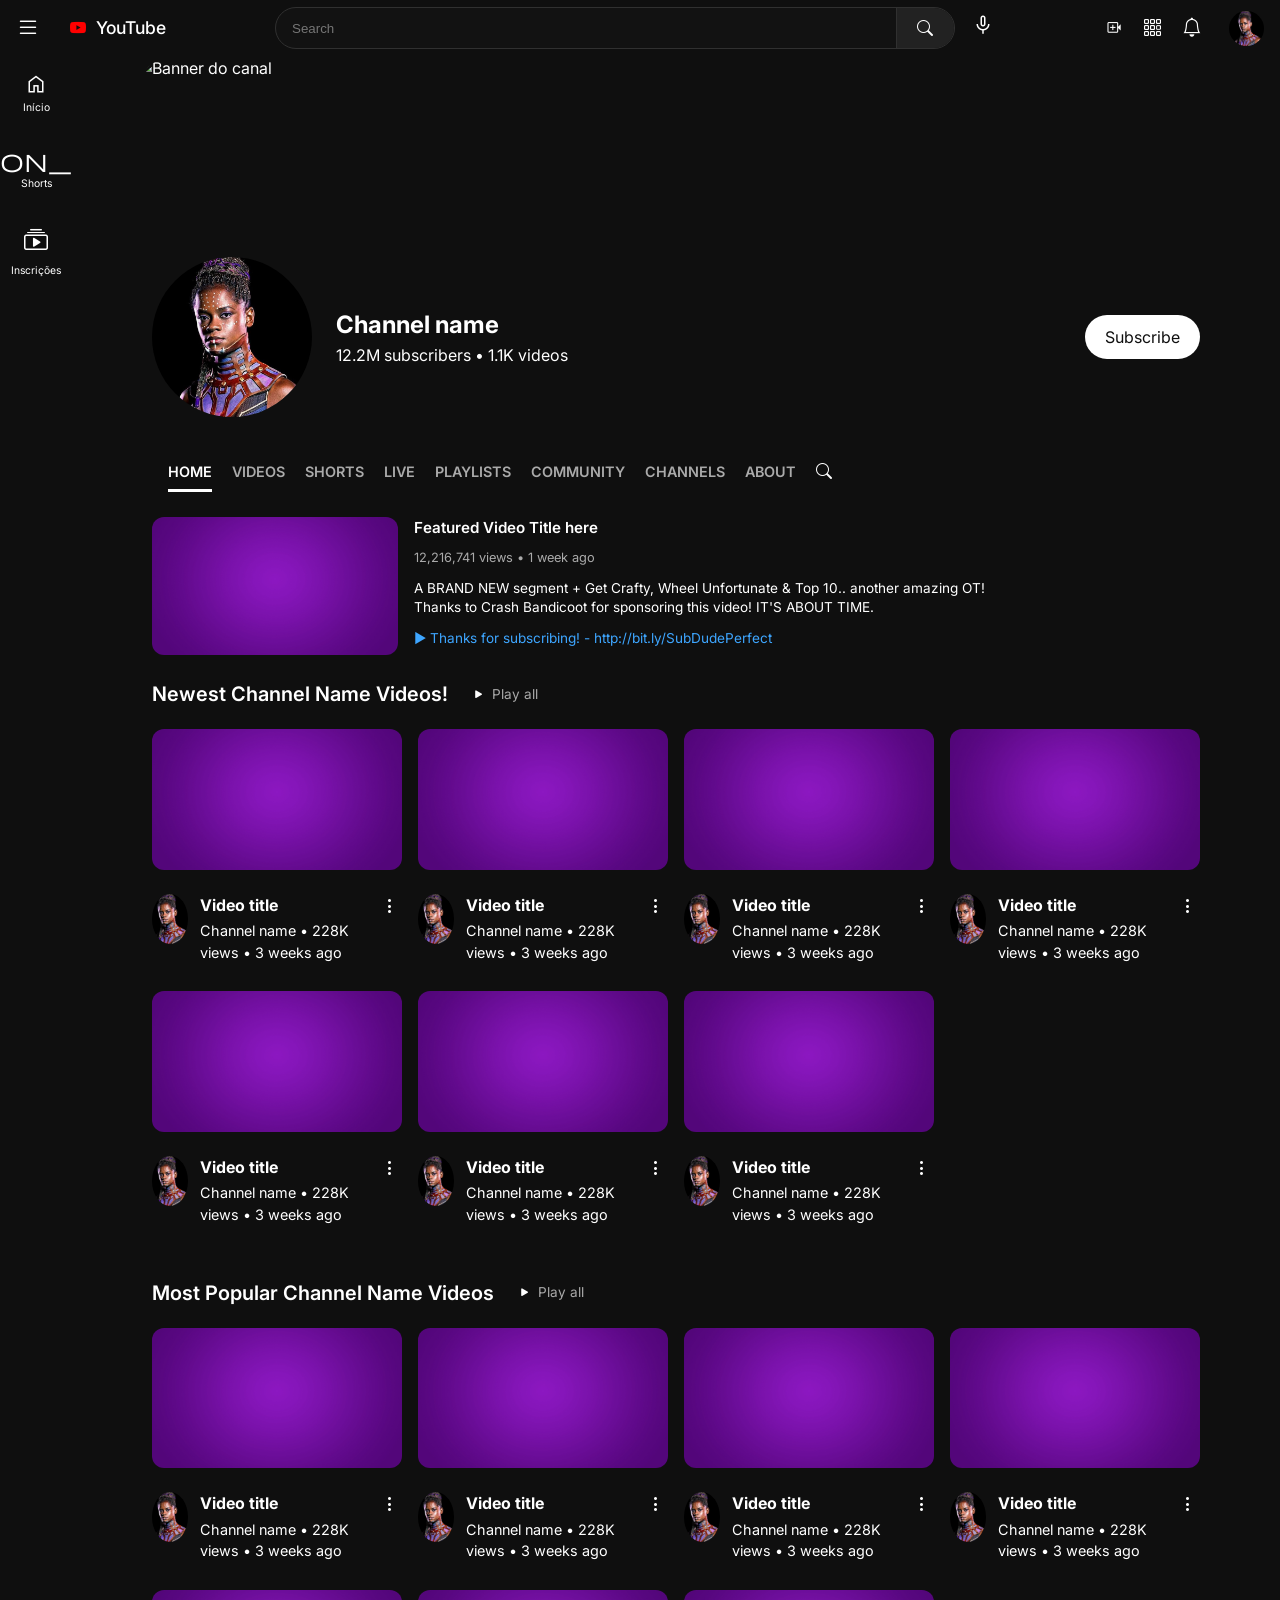
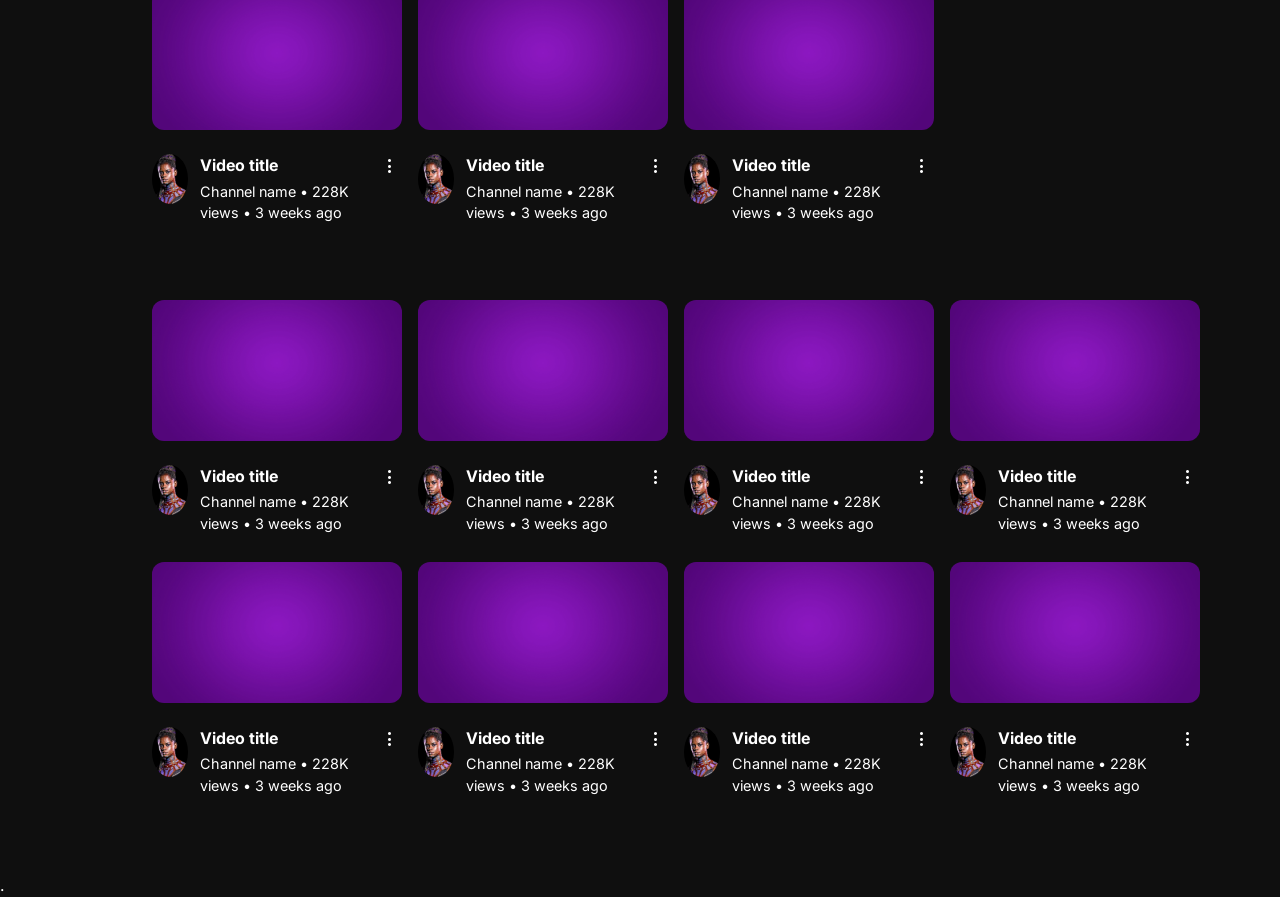
==== src/index.html @ b4866d8d "Ajustes Finais e criação dos arquivos Docker" ====
<!doctype html>
<html lang="pt-br">

<head>
  <meta charset="UTF-8" />
  <meta name="viewport" content="width=device-width, initial-scale=1.0" />

  <!-- ICONES -->
  <link rel="stylesheet" href="https://cdn.jsdelivr.net/npm/bootstrap-icons@1.13.1/font/bootstrap-icons.min.css" />
  <link rel="stylesheet"
    href="https://fonts.googleapis.com/css2?family=Material+Symbols+Outlined:opsz,wght,FILL,GRAD@24,400,0,0" />
  <link rel="stylesheet"
    href="https://cdnjs.cloudflare.com/ajax/libs/material-design-icons/4.0.0/font/MaterialIcons-Regular.ttf">
  <!-- FONTE -->
  <link rel="preconnect" href="https://fonts.googleapis.com" />
  <link rel="preconnect" href="https://fonts.gstatic.com" crossorigin />
  <link
    href="https://fonts.googleapis.com/css2?family=Inter:ital,opsz,wght@0,14..32,100..900;1,14..32,100..900&display=swap"
    rel="stylesheet" />

  <link rel="stylesheet" href="css/style.css" />

  <title>Youtube - Replicando Layout</title>
</head>

<body>
  <header>
    <div class="header-container">
      <div class="header-title mobile-only">
        <button type="button" aria-label="Voltar">
          <i class="bi bi-chevron-left"></i>
        </button>

        <h1>Channel name</h1>
      </div>

      <div class="header-title desktop-only">
        <button type="button" class="desktop-only menu-toggle" aria-label="Abrir menu">
          <i class="bi bi-list"></i>
        </button>
        <button type="button" aria-label="Youtube logo">
          <i class="bi bi-youtube"></i>
        </button>

        <h1>YouTube</h1>
      </div>

      <!--Barra de pesquisa do desktop-->
      <div class="header-search">
        <form action="">
          <input type="text" placeholder="Search" aria-label="Search" />
          <button type="submit" aria-label="Search">
            <i class="bi bi-search"></i>
          </button>
        </form>
        <button class="mic-search" aria-label="Search with your voice">
          <i class="material-symbols-outlined">mic</i>
        </button>
      </div>

      <!--Header-Actions-->
      <div class="header-actions">
        <button type="button" class="mobile-only" aria-label="Transmitir">
          <i class="material-symbols-outlined">cast</i>
        </button>
        <button type="button" class="mobile-only" aria-label="Pesquisar">
          <i class="bi bi-search"></i>
        </button>
        <button type="button" id="abrir-mdp" class="mobile-only" aria-label="Mais opções">
          <i class="bi bi-three-dots-vertical"></i>
        </button>

        <!--Botoes Desktop-->
        <button type="button" class="desktop-only" aria-label="Criar">
          <i class="material-symbols-outlined">video_call</i>
        </button>
        <button type="button" class="desktop-only" aria-label="Apps do YouTube">
          <i class="bi bi-grid-3x3-gap"></i>
        </button>
        <button type="button" class="desktop-only" aria-label="Notificações">
          <i class="bi bi-bell"></i>
        </button>
        <img src="imagens/avatar.jpeg" alt="Perfil" class="header-avatar desktop-only" />
      </div>
    </div>
  </header>

  <!--Menu Hamburguer Desktop-->
  <aside class="sidebar-desktop" id="sidebar">
    <nav class="sidebar-nav">
      <ul class="sidebar-section">
        <li class="active"><a href="#"><i class="material-symbols-outlined">home</i> <span>Início</span></a></li>
        <li><a href="#"><i class="material-symbols-outlined">motion_play</i> <span>Shorts</span></a></li>
        <li class="icon-inscricao"><a href="#"><i class="bi bi-collection-play"></i> <span>Inscrições</span></a></li>
      </ul>
      <hr>
      <div class="sidebar-section subscriptions">
        <h3 class="sidebar-title">Inscrições</h3>
        <ul>
          <li><a href="#"><img src="imagens/avatar.jpeg" class="side-avatar"> <span>DevClub</span> <span
                class="live-dot"></span></a></li>
          <li><a href="#"><img src="imagens/avatar.jpeg" class="side-avatar"> <span>DevClub</span> <span
                class="live-dot"></span></a></li>
          <li><a href="#"><img src="imagens/avatar.jpeg" class="side-avatar"> <span>DevClub</span> <span
                class="live-dot"></span></a></li>
          <li><a href="#"><img src="imagens/avatar.jpeg" class="side-avatar"> <span>DevClub</span> <span
                class="live-dot"></span></a></li>
          <li><a href="#"><img src="imagens/avatar.jpeg" class="side-avatar"> <span>DevClub</span> <span
                class="live-dot"></span></a></li>
          <li><a href="#"><img src="imagens/avatar.jpeg" class="side-avatar"> <span>DevClub</span> <span
                class="live-dot"></span></a></li>
          <li><a href="#"><img src="imagens/avatar.jpeg" class="side-avatar"> <span>DevClub</span> <span
                class="live-dot"></span></a></li>
          <li><a href="#"><img src="imagens/avatar.jpeg" class="side-avatar"> <span>DevClub</span> <span
                class="live-dot"></span></a></li>
          <li><a href="#"><img src="imagens/avatar.jpeg" class="side-avatar"> <span>DevClub</span> <span
                class="live-dot"></span></a></li>
          <li><a href="#"><img src="imagens/avatar.jpeg" class="side-avatar"> <span>DevClub</span> <span
                class="live-dot"></span></a></li>
          <li><a href="#"><i class="bi bi-chevron-down"></i> <span>Mostrar mais</span></a></li>
        </ul>
      </div>

      <div class="sidebar-section">
        <h3 class="sidebar-title">Você <i class="bi bi-chevron-right"></i></h3>
        <ul>
          <li><a href="#"><i class="bi bi-clock-history"></i> <span>Histórico</span></a></li>
          <li><a href="#"><i class="bi bi-play-btn"></i> <span>Seus vídeos</span></a></li>
          <li><a href="#"><i class="bi bi-clock"></i> <span>Assistir mais tarde</span></a></li>
        </ul>
      </div>
      <hr>

    </nav>
  </aside>

  <main>
    <section class="hero">
      <img src="imagens/portal.png" alt="Banner do canal" />
    </section>

    <div class="feed">
      <section class="perfil-info">
        <img src="imagens/avatar.jpeg" alt="Foto de perfil de Channel Name" class="avatar-grande" />

        <div class="perfil-textos">
          <h2>Channel name</h2>
          <div class="perfil-p">
            <p class="txt-mobile">
              Eleifend adipiscing quisque pellentesque lacus pellentesque
              aliquet lacus...
            </p>

            <p class="txt-desktop">12.2M subscribers • 1.1K videos</p>

            <button type="button" aria-label="Ver descrição completa">
              <i class="bi bi-chevron-right txt-mobile"></i>
            </button>
          </div>
        </div>

        <button type="button" id="botao-inscricao" class="btn-subscribe">Subscribe</button>
      </section>

      <nav class="nav-interna">
        <ul>
          <li><a class="active" href="#">HOME</a></li>
          <li><a href="#">VIDEOS</a></li>
          <li><a href="#">SHORTS</a></li>
          <li><a href="#">LIVE</a></li>
          <li><a href="#">PLAYLISTS</a></li>
          <li><a href="#">COMMUNITY</a></li>
          <li><a href="#">CHANNELS</a></li>
          <li><a href="#">ABOUT</a></li>
          <li><button type="submit" aria-label="Search">
              <i class="bi bi-search"></i>
            </button></li>
        </ul>
      </nav>

      <section class="featured-video-container desktop-only">
        <article class="featured-video">
          <div class="featured-thumbnail">
            <img src="imagens/foto.jpg" alt="Miniatura do vídeo em destaque">
          </div>

          <div class="featured-details">
            <h3>Featured Video Title here</h3>
            <p class="featured-meta">12,216,741 views • 1 week ago</p>
            <p class="featured-description">
              A BRAND NEW segment + Get Crafty, Wheel Unfortunate & Top 10.. another amazing OT!
              Thanks to Crash Bandicoot for sponsoring this video! IT'S ABOUT TIME.
            </p>
            <a href="#" class="featured-link">▶ Thanks for subscribing! - http://bit.ly/SubDudePerfect</a>
          </div>
        </article>
        <hr class="section-divider">
      </section>


      <section class="channel-section desktop-only">
        <div class="section-header">
          <h3>Newest Channel Name Videos!</h3>
          <button class="play-all desktop-only"><i class="bi bi-play-fill"></i> Play all</button>
        </div>

        <div class="video-grid">
          <article class="box-video">
            <img class="thumbnail" src="imagens/foto.jpg" alt="Capa" />
            <div class="video-details">
              <img class="perfil-canal-miniatura" src="imagens/avatar.jpeg" alt="" />
              <div class="video-text">
                <h4>Video title</h4>
                <p>Channel name • 228K views • 3 weeks ago</p>
              </div>
              <button type="button"><i class="bi bi-three-dots-vertical"></i></button>
            </div>
          </article>
          <article class="box-video">
            <img class="thumbnail" src="imagens/foto.jpg" alt="Capa" />
            <div class="video-details">
              <img class="perfil-canal-miniatura" src="imagens/avatar.jpeg" alt="" />
              <div class="video-text">
                <h4>Video title</h4>
                <p>Channel name • 228K views • 3 weeks ago</p>
              </div>
              <button type="button"><i class="bi bi-three-dots-vertical"></i></button>
            </div>
          </article>
          <article class="box-video">
            <img class="thumbnail" src="imagens/foto.jpg" alt="Capa" />
            <div class="video-details">
              <img class="perfil-canal-miniatura" src="imagens/avatar.jpeg" alt="" />
              <div class="video-text">
                <h4>Video title</h4>
                <p>Channel name • 228K views • 3 weeks ago</p>
              </div>
              <button type="button"><i class="bi bi-three-dots-vertical"></i></button>
            </div>
          </article>
          <article class="box-video">
            <img class="thumbnail" src="imagens/foto.jpg" alt="Capa" />
            <div class="video-details">
              <img class="perfil-canal-miniatura" src="imagens/avatar.jpeg" alt="" />
              <div class="video-text">
                <h4>Video title</h4>
                <p>Channel name • 228K views • 3 weeks ago</p>
              </div>
              <button type="button"><i class="bi bi-three-dots-vertical"></i></button>
            </div>
          </article>
          <article class="box-video">
            <img class="thumbnail" src="imagens/foto.jpg" alt="Capa" />
            <div class="video-details">
              <img class="perfil-canal-miniatura" src="imagens/avatar.jpeg" alt="" />
              <div class="video-text">
                <h4>Video title</h4>
                <p>Channel name • 228K views • 3 weeks ago</p>
              </div>
              <button type="button"><i class="bi bi-three-dots-vertical"></i></button>
            </div>
          </article>
          <article class="box-video">
            <img class="thumbnail" src="imagens/foto.jpg" alt="Capa" />
            <div class="video-details">
              <img class="perfil-canal-miniatura" src="imagens/avatar.jpeg" alt="" />
              <div class="video-text">
                <h4>Video title</h4>
                <p>Channel name • 228K views • 3 weeks ago</p>
              </div>
              <button type="button"><i class="bi bi-three-dots-vertical"></i></button>
            </div>
          </article>
          <article class="box-video">
            <img class="thumbnail" src="imagens/foto.jpg" alt="Capa" />
            <div class="video-details">
              <img class="perfil-canal-miniatura" src="imagens/avatar.jpeg" alt="" />
              <div class="video-text">
                <h4>Video title</h4>
                <p>Channel name • 228K views • 3 weeks ago</p>
              </div>
              <button type="button"><i class="bi bi-three-dots-vertical"></i></button>
            </div>
          </article>
        </div>
      </section>

      <section class="channel-section desktop-only">
        <div class="section-header">
          <h3>Most Popular Channel Name Videos</h3>
          <button class="play-all desktop-only"><i class="bi bi-play-fill"></i> Play all</button>
        </div>

        <div class="video-grid">
          <article class="box-video">
            <img class="thumbnail" src="imagens/foto.jpg" alt="Capa" />
            <div class="video-details">
              <img class="perfil-canal-miniatura" src="imagens/avatar.jpeg" alt="" />
              <div class="video-text">
                <h4>Video title</h4>
                <p>Channel name • 228K views • 3 weeks ago</p>
              </div>
              <button type="button"><i class="bi bi-three-dots-vertical"></i></button>
            </div>
          </article>
          <article class="box-video">
            <img class="thumbnail" src="imagens/foto.jpg" alt="Capa" />
            <div class="video-details">
              <img class="perfil-canal-miniatura" src="imagens/avatar.jpeg" alt="" />
              <div class="video-text">
                <h4>Video title</h4>
                <p>Channel name • 228K views • 3 weeks ago</p>
              </div>
              <button type="button"><i class="bi bi-three-dots-vertical"></i></button>
            </div>
          </article>
          <article class="box-video">
            <img class="thumbnail" src="imagens/foto.jpg" alt="Capa" />
            <div class="video-details">
              <img class="perfil-canal-miniatura" src="imagens/avatar.jpeg" alt="" />
              <div class="video-text">
                <h4>Video title</h4>
                <p>Channel name • 228K views • 3 weeks ago</p>
              </div>
              <button type="button"><i class="bi bi-three-dots-vertical"></i></button>
            </div>
          </article>
          <article class="box-video">
            <img class="thumbnail" src="imagens/foto.jpg" alt="Capa" />
            <div class="video-details">
              <img class="perfil-canal-miniatura" src="imagens/avatar.jpeg" alt="" />
              <div class="video-text">
                <h4>Video title</h4>
                <p>Channel name • 228K views • 3 weeks ago</p>
              </div>
              <button type="button"><i class="bi bi-three-dots-vertical"></i></button>
            </div>
          </article>
          <article class="box-video">
            <img class="thumbnail" src="imagens/foto.jpg" alt="Capa" />
            <div class="video-details">
              <img class="perfil-canal-miniatura" src="imagens/avatar.jpeg" alt="" />
              <div class="video-text">
                <h4>Video title</h4>
                <p>Channel name • 228K views • 3 weeks ago</p>
              </div>
              <button type="button"><i class="bi bi-three-dots-vertical"></i></button>
            </div>
          </article>
          <article class="box-video">
            <img class="thumbnail" src="imagens/foto.jpg" alt="Capa" />
            <div class="video-details">
              <img class="perfil-canal-miniatura" src="imagens/avatar.jpeg" alt="" />
              <div class="video-text">
                <h4>Video title</h4>
                <p>Channel name • 228K views • 3 weeks ago</p>
              </div>
              <button type="button"><i class="bi bi-three-dots-vertical"></i></button>
            </div>
          </article>
          <article class="box-video">
            <img class="thumbnail" src="imagens/foto.jpg" alt="Capa" />
            <div class="video-details">
              <img class="perfil-canal-miniatura" src="imagens/avatar.jpeg" alt="" />
              <div class="video-text">
                <h4>Video title</h4>
                <p>Channel name • 228K views • 3 weeks ago</p>
              </div>
              <button type="button"><i class="bi bi-three-dots-vertical"></i></button>
            </div>
          </article>
        </div>
      </section>

      <section class="video-feed">
        <article class="box-video">
          <img class="thumbnail" src="imagens/foto.jpg" alt="Capa do vídeo" />
          <div class="video-details">
            <img class="perfil-canal-miniatura" src="imagens/avatar.jpeg" alt="" />
            <div class="video-text">
              <h4>Video title</h4>
              <p>Channel name • 228K views • 3 weeks ago</p>
            </div>
            <button type="button" aria-label="Opções do vídeo">
              <i class="bi bi-three-dots-vertical"></i>
            </button>
          </div>
        </article>

        <article class="box-video">
          <img class="thumbnail" src="imagens/foto.jpg" alt="Capa do vídeo" />
          <div class="video-details">
            <img class="perfil-canal-miniatura" src="imagens/avatar.jpeg" alt="" />
            <div class="video-text">
              <h4>Video title</h4>
              <p>Channel name • 228K views • 3 weeks ago</p>
            </div>
            <button type="button" aria-label="Opções do vídeo">
              <i class="bi bi-three-dots-vertical"></i>
            </button>
          </div>
        </article>

        <article class="box-video">
          <img class="thumbnail" src="imagens/foto.jpg" alt="Capa do vídeo" />
          <div class="video-details">
            <img class="perfil-canal-miniatura" src="imagens/avatar.jpeg" alt="" />
            <div class="video-text">
              <h4>Video title</h4>
              <p>Channel name • 228K views • 3 weeks ago</p>
            </div>
            <button type="button" aria-label="Opções do vídeo">
              <i class="bi bi-three-dots-vertical"></i>
            </button>
          </div>
        </article>

        <article class="box-video">
          <img class="thumbnail" src="imagens/foto.jpg" alt="Capa do vídeo" />
          <div class="video-details">
            <img class="perfil-canal-miniatura" src="imagens/avatar.jpeg" alt="" />
            <div class="video-text">
              <h4>Video title</h4>
              <p>Channel name • 228K views • 3 weeks ago</p>
            </div>
            <button type="button" aria-label="Opções do vídeo">
              <i class="bi bi-three-dots-vertical"></i>
            </button>
          </div>
        </article>

        <article class="box-video">
          <img class="thumbnail" src="imagens/foto.jpg" alt="Capa do vídeo" />
          <div class="video-details">
            <img class="perfil-canal-miniatura" src="imagens/avatar.jpeg" alt="" />
            <div class="video-text">
              <h4>Video title</h4>
              <p>Channel name • 228K views • 3 weeks ago</p>
            </div>
            <button type="button" aria-label="Opções do vídeo">
              <i class="bi bi-three-dots-vertical"></i>
            </button>
          </div>
        </article>

        <article class="box-video">
          <img class="thumbnail" src="imagens/foto.jpg" alt="Capa do vídeo" />
          <div class="video-details">
            <img class="perfil-canal-miniatura" src="imagens/avatar.jpeg" alt="" />
            <div class="video-text">
              <h4>Video title</h4>
              <p>Channel name • 228K views • 3 weeks ago</p>
            </div>
            <button type="button" aria-label="Opções do vídeo">
              <i class="bi bi-three-dots-vertical"></i>
            </button>
          </div>
        </article>

        <article class="box-video">
          <img class="thumbnail" src="imagens/foto.jpg" alt="Capa do vídeo" />
          <div class="video-details">
            <img class="perfil-canal-miniatura" src="imagens/avatar.jpeg" alt="" />
            <div class="video-text">
              <h4>Video title</h4>
              <p>Channel name • 228K views • 3 weeks ago</p>
            </div>
            <button type="button" aria-label="Opções do vídeo">
              <i class="bi bi-three-dots-vertical"></i>
            </button>
          </div>
        </article>

        <article class="box-video">
          <img class="thumbnail" src="imagens/foto.jpg" alt="Capa do vídeo" />
          <div class="video-details">
            <img class="perfil-canal-miniatura" src="imagens/avatar.jpeg" alt="" />
            <div class="video-text">
              <h4>Video title</h4>
              <p>Channel name • 228K views • 3 weeks ago</p>
            </div>
            <button type="button" aria-label="Opções do vídeo">
              <i class="bi bi-three-dots-vertical"></i>
            </button>
          </div>
        </article>
      </section>
    </div>
  </main>

  <footer class="footer-box">
    <div class="btn-footer-box">
      <button type="button" class="botoes-f" aria-label="button home">
        <i class="material-symbols-outlined"> home </i>
        <p>Home</p>
      </button>

      <button type="button" class="botoes-f" aria-label="button Shorts">
        <i class="material-symbols-outlined"> motion_play </i>
        <p>Shorts</p>
      </button>

      <button type="button" class="btn-plus" aria-label="button Criar">
        <i class="bi bi-plus-circle"></i>
      </button>

      <button type="button" class="botoes-f" aria-label="button subscribe">
        <i class="bi bi-collection-play-fill"></i>
        <p>Subscriptions</p>
      </button>

      <button type="button" class="botoes-f" aria-label="buttom home">
        <i class="material-symbols-outlined"> video_library </i>
        <p>Libary</p>
      </button>
    </div>
  </footer>
  <!--Modal 3 pontinhos-->
  <div id="modal-pontinhos" class="pontinhos-aberto">
    <div class="pontinhos-content">
      <span class="modal-handle"></span>
      <button class="pontinhos-item" id="share">
        <i class="bi bi-share"></i>
        <span>Share</span>
      </button>
      <button class="pontinhos-item" id="info">
        <i class="bi bi-info-circle"></i>
        <span> About channel</span>
      </button>
      <button class="pontinhos-item" id="ban">
        <i class="bi bi-ban"></i>
        <span> Hide user from my channel</span>
      </button>
      <button class="pontinhos-item" id="question">
        <i class="bi bi-question-circle"></i>
        <span> Help & feedback</span>
      </button>
    </div>
  </div>
  <script src="js/script.js" defer></script>.
</body>

</html>
---- src/css/style.css ----
:root {
  --bg-dark: #0f0f0f;
  --text-white: #ffffff;
  --gray-text: #aaaaaa;
}

:root {
  --font-main: "Inter", sans-serif;
}

* {
  margin: 0;
  padding: 0;
  box-sizing: border-box;
}

body {
  min-height: 100vh;
  line-height: 1.5;
  -webkit-font-smoothing: antialiased;
}

body {
  font-family: var(--font-main);
  /* suavização da fonte*/
  -webkit-font-smoothing: antialiased;
  -moz-osx-font-smoothing: grayscale;
}

body {
  background-color: var(--bg-dark);
  color: var(--text-white);
  font-family: Roboto, inter, sans-serif;
  padding-bottom: 70px;
  /* espaço pro footer*/
}

img {
  display: block;
  max-width: 100%;
}

button {
  background: none;
  border: none;
  cursor: pointer;
  font: inherit;
}

a {
  text-decoration: none;
  color: inherit;
}

ul {
  list-style: none;
}

button i {
  color: var(--text-white);
}

/*Barra de rolagem do Site*/
::-webkit-scrollbar {
  width: 10px;
}

::-webkit-scrollbar-track {
  background: transparent;
}

::-webkit-scrollbar-thumb {
  background-color: transparent;
  border-radius: 10px;
}

::-webkit-scrollbar-thumb:hover {
  background-color: #717171;
  /* Cor do thumb ao passar o mouse */
  border: 2px solid var(--bg-dark);
  /* Cria um respiro interno */
}


.header-container {
  display: flex;
  align-items: center;
  justify-content: space-between;
  background-color: var(--bg-dark);
  padding: 10px 16px;
  height: 56px;
  position: fixed;
  top: 0;
  width: 100%;
  z-index: 100;
}

.header-title {
  display: flex;
  align-items: center;
  gap: 10px;
}

.bi-youtube {
  margin-left: 20px;
  color: red;
}

.header-actions {
  display: flex;
  align-items: center;
  gap: 16px;
  line-height: 0;
}

.header-actions i {
  font-size: 1.2rem;
  display: flex;
  align-items: center;
  justify-content: center;
}

h1 {
  font-size: 1.1rem;
  font-weight: 500;
}

.hero {
  margin-top: 56px;
  width: 100%;
  aspect-ratio: 3 / 1;
}

.hero img {
  width: 100%;
  height: 100%;
  object-position: center;
  object-fit: cover;
}

.perfil-info {
  padding: 10px;
  display: grid;
  grid-template-columns: 1fr;
  column-gap: 1rem;
  justify-content: center;
  align-items: center;
  text-align: center;
  gap: 12px;

  grid-template-areas:
    "avatar"
    "textos"
    "botao";
}

.perfil-info img {
  margin-top: -25px;
  width: 50px;
  height: 50px;
  border-radius: 50%;
  justify-self: center;
  object-fit: cover;
}

.perfil-textos {
  grid-area: textos;
}

.btn-subscribe {
  grid-area: botao;
  background-color: var(--text-white);
  padding: 10px;
  border-radius: 50px;
  color: var(--bg-dark);
  width: 100%;
  margin-top: 20px;
}

.perfil-p button {
  grid-area: seta;
  display: flex;
}

.perfil-p {
  display: flex;
  align-items: center;
  justify-content: center;
  gap: 8px;
}

.nav-interna ul {
  display: flex;
  align-items: center;
  gap: 20px;
  padding: 10px 16px;
  overflow-x: auto;
  white-space: nowrap;
}

.nav-interna ul::-webkit-scrollbar {
  /* remove a barrinha de rolagem da nav */
  display: none;
}

.nav-interna li a {
  font-size: 0.85rem;
  font-weight: 600;
  font-size: 0.9rem;
  color: var(--gray-text);
}

.nav-interna ul li a.active {
  color: var(--text-white);
  border-bottom: 3px solid var(--text-white);
  padding-bottom: 9px;
}

.perfil-canal-miniatura {
  width: 50px;
  height: 50px;
  border-radius: 50%;
  object-fit: cover;
}

.footer-box {
  background-color: var(--bg-dark);
  bottom: 0;
  left: 0;
  width: 100%;
  position: fixed;
  border-top: 1px solid #272727;
  z-index: 100;
  padding: 3px;
  color: var(--text-white);
}

.btn-footer-box {
  display: flex;
  justify-content: space-around;
  gap: 16px;
  align-items: center;
  color: var(--text-white);
  line-height: 0;
  height: 56px;
}

.botoes-f {
  display: flex;
  flex-direction: column;
  align-items: center;
  gap: 4px;
  font-size: 0.6rem;
}

.botoes-f i,
.botoes-f .material-symbols-outlined {
  font-size: 1.5rem;
  display: flex;
  align-items: center;
  justify-content: center;
  width: 24px;
  height: 24px;
}

.btn-footer-box p {
  color: var(--text-white);
  margin: 0;
}

.btn-plus {
  display: flex;
  align-items: center;
  justify-content: center;
  font-size: 2.2rem;
}

.material-symbols-outlined {
  /* Ajusta a espessura do traço (wght) para combinar com o Bootstrap */
  font-variation-settings: "wght" 300;
}

.video-feed {
  padding: 16px;
}

.video-feed {
  display: grid;
  /* Cria colunas automaticamente com base no espaço disponível */
  grid-template-columns: repeat(auto-fill, minmax(280px, 1fr));
  gap: 16px;

}

.video-details {
  display: grid;
  grid-template-columns: 36px 1fr 24px;

  grid-template-areas: "foto info opcoes";

  gap: 12px;

  align-items: start;
  /* Alinha pelo topo para o título ficar no lugar certo */
  padding: 12px 0;
}

.perfil-canal-miniatura {
  grid-area: foto;
}

.video-text {
  grid-area: info;
}

.video-details button {
  grid-area: opcoes;
}

.box-video {
  width: 100%;
  display: flex;
  flex-direction: column;
}

.thumbnail {
  width: 100%;
  aspect-ratio: 16 / 9;
  /* Proporção padrão de vídeo */
  object-fit: cover;
  border-radius: 12px;
  margin-bottom: 12px;
}

.channel-section {
  width: 100%;
  margin-bottom: 24px;
}

.section-header {
  display: flex;
  justify-content: flex-start;
  align-items: center;
  gap: 15px;
  padding: 0;
  /* Respiro para não colar na borda do celular */
  margin-bottom: 12px;
}

.video-grid {
  display: flex;
  flex-direction: column;
  gap: 8px;
}

.txt-desktop {
  display: none;
}

.header-search {
  display: none;
}

.desktop-only {
  display: none;
}

.sidebar-desktop {
  display: none;
}

/*Modal dos 3 pontinhos*/
.pontinhos-aberto {
  z-index: 100;
  display: flex;
  flex-direction: column;
  top: 0;
  left: 0;
  width: 100%;
  background-color: rgba(0, 0, 0, 0.5);
  position: fixed;
  height: 100vh;
  justify-content: flex-end;
  display: none;
}

.pontinhos-content {
  display: flex;
  flex-direction: column;
  background-color: var(--bg-dark);
  border-radius: 15px;
  padding: 10px;
  margin: 10px;
  /* Isso cria o respiro em todos os lados (amarelo na sua imagem) */
  width: auto;
  flex-shrink: 0;
  /*para não esticar além da margem */

}

.pontinhos-item {
  padding: 10px;
  gap: 10px;
  display: flex;
  align-items: center;
  color: var(--text-white);
  text-align: left;
  font-size: 1.3rem;
}

.modal-handle {
  width: 40px;
  height: 4px;
  background-color: #555;
  border-radius: 10px;
  align-self: center;
  margin-bottom: 15px;
  /* Espaço entre ela e o primeiro botão */
  margin-top: 5px;
}

.pontinhos-aberto.active {
  display: flex;
  /* Mostra o modal quando tiver a classe 'active' */
}

@media (min-width: 1024px) {
  body {
    padding-bottom: 0;
    /* Remove o espaço extra no desktop */
  }

  main {
    margin-left: 72px;
    padding: 0 5% 40px 5%;
    /* Adiciona margens laterais flexíveis (5%) */
    transition: margin-left 0.3s;
    display: flex;
    flex-direction: column;
    align-items: center;
    /* Centraliza os blocos internos se necessário */
  }

  .header-search {
    display: flex;
    align-items: center;
    gap: 16px;
    flex: 0 1 720px;
  }

  .header-search form {
    display: flex;
    width: 100%;
    border: 1px solid #303030;
    border-radius: 40px;
    overflow: hidden;
    background-color: #121212;
  }

  .header-search input {
    background-color: transparent;
    color: var(--text-white);
    border: none;
    padding: 0 16px;
    width: 100%;
    height: 40px;
    outline: none;
  }

  .header-search form button {
    background-color: #222222;
    width: 64px;
    border-left: 1px solid #303030;
  }

  /* Escondemos o ícone de pesquisa solto que era do mobile */
  .header-actions .bi-search {
    display: none;
  }

  .header-avatar {
    width: 35px;
    height: 35px;
    border-radius: 50%;
    margin-left: 8px;
    cursor: pointer;
    object-fit: cover;
  }

  .header-actions {
    gap: 20px;
  }

  .mobile-only {
    display: none;
  }

  .hero {
    margin-top: 56px;
    width: 100%;
    aspect-ratio: 16 / 2.5;
    max-height: 200px;
    /* para não crescer infinitamente */
    overflow: hidden;
  }

  .hero img {
    width: 100%;
    height: 100%;
    object-fit: cover;
    object-position: center;
    border-radius: 40px;
  }

  .desktop-only {
    display: flex !important;
    /* Mostra câmera, sino e grade */
    align-items: center;
  }

  .footer-box {
    display: none;
    /* Remove o footer mobile */
  }

  .txt-mobile {
    display: none;
  }

  .txt-desktop {
    display: block;
  }

  /*Sidebar Desktop*/

  .menu-toggle {
    display: flex !important;
    font-size: 1.5rem;
  }

  .sidebar-desktop {
    display: block;
    position: fixed;
    top: 56px;
    left: 0;
    width: 72px;
    /* Largura da primeira foto */
    height: calc(100vh - 56px);
    background-color: var(--bg-dark);
    transition: width 0.2s ease;
    z-index: 90;
  }

  /* Estilo dos Links no modo compacto */
  .sidebar-desktop ul li a {
    display: flex;
    flex-direction: column;
    /* Ícone em cima do texto */
    align-items: center;
    padding: 16px 0;
    gap: 4px;
  }

  .sidebar-desktop ul li a i,
  .sidebar-desktop ul li a .material-symbols-outlined {
    font-size: 1.5rem;
    /* Ícone maior */
  }

  /* TEXTOS NO ESTADO ENCOLHIDO */
  .sidebar-desktop ul li a span {
    font-size: 0.65rem;

  }

  /* ESTADO EXPANDIDO (Ativado pelo JS) */
  body.sidebar-expanded .sidebar-desktop {
    width: 240px;
    /* Largura da imagem 2 e 3 */
  }

  body.sidebar-expanded .sidebar-desktop ul li a {
    flex-direction: row;
    align-items: center;
    padding: 0 24px;
    height: 40px;
    gap: 24px;
    justify-content: flex-start;
  }

  .sidebar-desktop ul li a:hover {
    background-color: #272727;
    border-radius: 10px;
  }

  body.sidebar-expanded .sidebar-desktop ul li a span {
    font-size: 0.9rem;
    /* Texto volta ao tamanho normal */
    text-align: left;
  }

  /* Controle de visibilidade dos títulos e HR */
  .sidebar-title,
  .sidebar-desktop hr {
    display: none;
  }

  body.sidebar-expanded .sidebar-title,
  body.sidebar-expanded .sidebar-desktop hr {
    display: block;
  }

  body.sidebar-expanded main {
    margin-left: 240px;
    /* Espaço total expandido */
  }

  .sidebar-expanded .icon-inscricao {
    display: none;
  }

  .sidebar-desktop hr {
    border: none;
    border-top: 1px solid #303030;
    margin: 12px 0;
  }

  /* Estilos Gerais da Sidebar Desktop */
  .sidebar-desktop {
    width: 72px;
    height: calc(100vh - 56px);
    position: fixed;
    top: 56px;
    left: 0;

    overflow-y: auto;
    overflow-x: hidden;

    transition: width 0.3s ease;
  }

  /* Títulos das seções (Escondidos no modo encolhido) */
  .sidebar-title {
    color: var(--text-white);
    font-size: 0.9rem;
    padding: 12px 24px 8px;
    font-weight: 600;
  }

  /* Avatares dos canais inscritos */
  .side-avatar {
    width: 24px;
    height: 24px;
    border-radius: 50%;
    object-fit: cover;
  }

  /*Barra de rolagem personalizada para a sidebar */
  .sidebar-desktop::-webkit-scrollbar {
    width: 8px;
  }

  .sidebar-desktop::-webkit-scrollbar-track {
    background: transparent;
  }

  .sidebar-desktop::-webkit-scrollbar-thumb {
    background-color: transparent;
    border-radius: 10px;
  }

  .sidebar-desktop:hover::-webkit-scrollbar-thumb {
    background-color: #717171;
    /* Cor do thumb ao passar o mouse */
    border: 2px solid var(--bg-dark);
    /* Cria um respiro interno */
  }

  /* 5. Quando clicamos e arrastamos a barra */
  .sidebar-desktop::-webkit-scrollbar-thumb:hover {
    background-color: #aaa;
  }


  /* Indicador de Live (pontinho vermelho) */
  .live-dot {
    width: 4px;
    height: 4px;
    background-color: #ff0000;
    border-radius: 50%;
    margin-left: auto;
  }

  body:not(.sidebar-expanded) .sidebar-title,
  body:not(.sidebar-expanded) .sidebar-desktop hr {
    display: none;
  }

  body:not(.sidebar-expanded) .sidebar-section:not(:first-child) {
    display: none;
  }

  .nav-interna {
    width: 100%;
  }

  .feed {
    width: 100%;
    max-width: 1284px;
    margin: 0 auto;
    display: flex;
    flex-direction: column;
    padding: 0 16px;
    /* Respiro lateral interno */
  }

  .perfil-info {
    display: grid;
    grid-template-columns: 160px 1fr auto;
    grid-template-areas: "avatar textos botao";

    /* Resetando alinhamentos do mobile */
    justify-items: start;
    text-align: left;
    gap: 24px;

    width: 100%;
    gap: 24px;
    padding: 32px 0;
    align-items: center;
    text-align: left;

  }

  .btn-subscribe {
    grid-area: botao;
    width: auto;
    padding: 10px 20px;
    margin-top: 0;
    align-self: center;
  }

  .perfil-info img {
    grid-area: avatar;
    margin-top: 0;
    width: 160px;
    height: 160px;
  }

  .perfil-p {
    justify-content: start;
  }

  .perfil-textos {
    grid-area: textos;
    display: flex;
    flex-direction: column;
    align-items: flex-start;
    /* Alinha os textos à esquerda */
    justify-content: center;
  }

  /* Container Do Video destaque  */
  .featured-video-container {
    width: 100%;
    padding: 24px 0;
  }

  .featured-video {
    display: grid;
    grid-template-columns: 246px 1fr;
    gap: 16px;
    align-items: start;

  }

  .featured-thumbnail img {
    width: 246px;
    aspect-ratio: 16 / 9;
    object-fit: cover;
    border-radius: 12px;
  }

  .featured-thumbnail img {
    width: 246px;
    aspect-ratio: 16 / 9;
    object-fit: cover;
    border-radius: 12px;
  }

  .featured-details h3 {
    font-size: 0.95rem;
    font-weight: 600;
    margin-bottom: 8px;
    color: var(--text-white);
  }

  .featured-meta {
    font-size: 0.8rem;
    color: var(--gray-text);
    margin-bottom: 12px;
  }

  .featured-description {
    max-width: 600px;
    font-size: 0.85rem;
    line-height: 1.4;
    color: var(--text-white);
    /* Limita a descrição a 3 linhas */
    display: -webkit-box;
    -webkit-line-clamp: 3;
    -webkit-box-orient: vertical;
    overflow: hidden;
    margin-bottom: 8px;
  }

  .featured-link {
    font-size: 0.85rem;
    color: #3ea6ff;
    /* Azul clássico de links do YouTube */
  }

  .section-divider {
    border: none;
    border-top: 1px solid #303030;
    margin-top: 24px;
  }

  .video-feed {
    width: 100%;
    max-width: 1280px;
    /* Evita que os vídeos fiquem gigantes em telas maiores*/
    display: grid;
    grid-template-columns: repeat(auto-fill, minmax(250px, 1fr));
    gap: 16px;
    padding: 24px 0;
    /* Espaçamento superior e inferior */
  }

  .video-text h4 {
    font-size: 1rem;
    line-height: 1.4;
    margin-bottom: 4px;
  }

  .video-text p {
    font-size: 0.9rem;
  }

  .channel-section {
    width: 100%;
    margin-bottom: 40px;
    /* Espaço entre as seções */
  }

  .channel-section.desktop-only {
    display: block !important;
    /* Mudamos de flex para block para manter o fluxo vertical */
    width: 100%;
    max-width: 1284px;
    /* Mesma largura que você definiu para o seu .feed */
    margin: 0 auto 40px auto;
    /* Centraliza a seção e dá o respiro de baixo */
  }


  .section-header {
    display: flex;
    align-items: center;
    gap: 16px;
    margin-bottom: 20px;
    padding-left: 0;
  }

  .section-header h3 {
    font-size: 1.25rem;
    font-weight: 600;
    color: var(--text-white);
  }

  .play-all {
    display: flex;
    align-items: center;
    gap: 6px;
    font-size: 0.85rem;
    color: var(--gray-text);
    /* Cor cinza discreta igual ao original */
    background: none;
    padding: 4px 8px;
    border-radius: 18px;
    transition: background 0.2s;
  }

  .play-all:hover {
    background-color: #272727;
    /* Efeito de hover do YouTube */
  }


  .video-grid {
    display: grid;
    grid-template-columns: repeat(auto-fill, minmax(210px, 1fr));
    /* Um pouco menores para caberem mais */
    gap: 16px;
  }

}
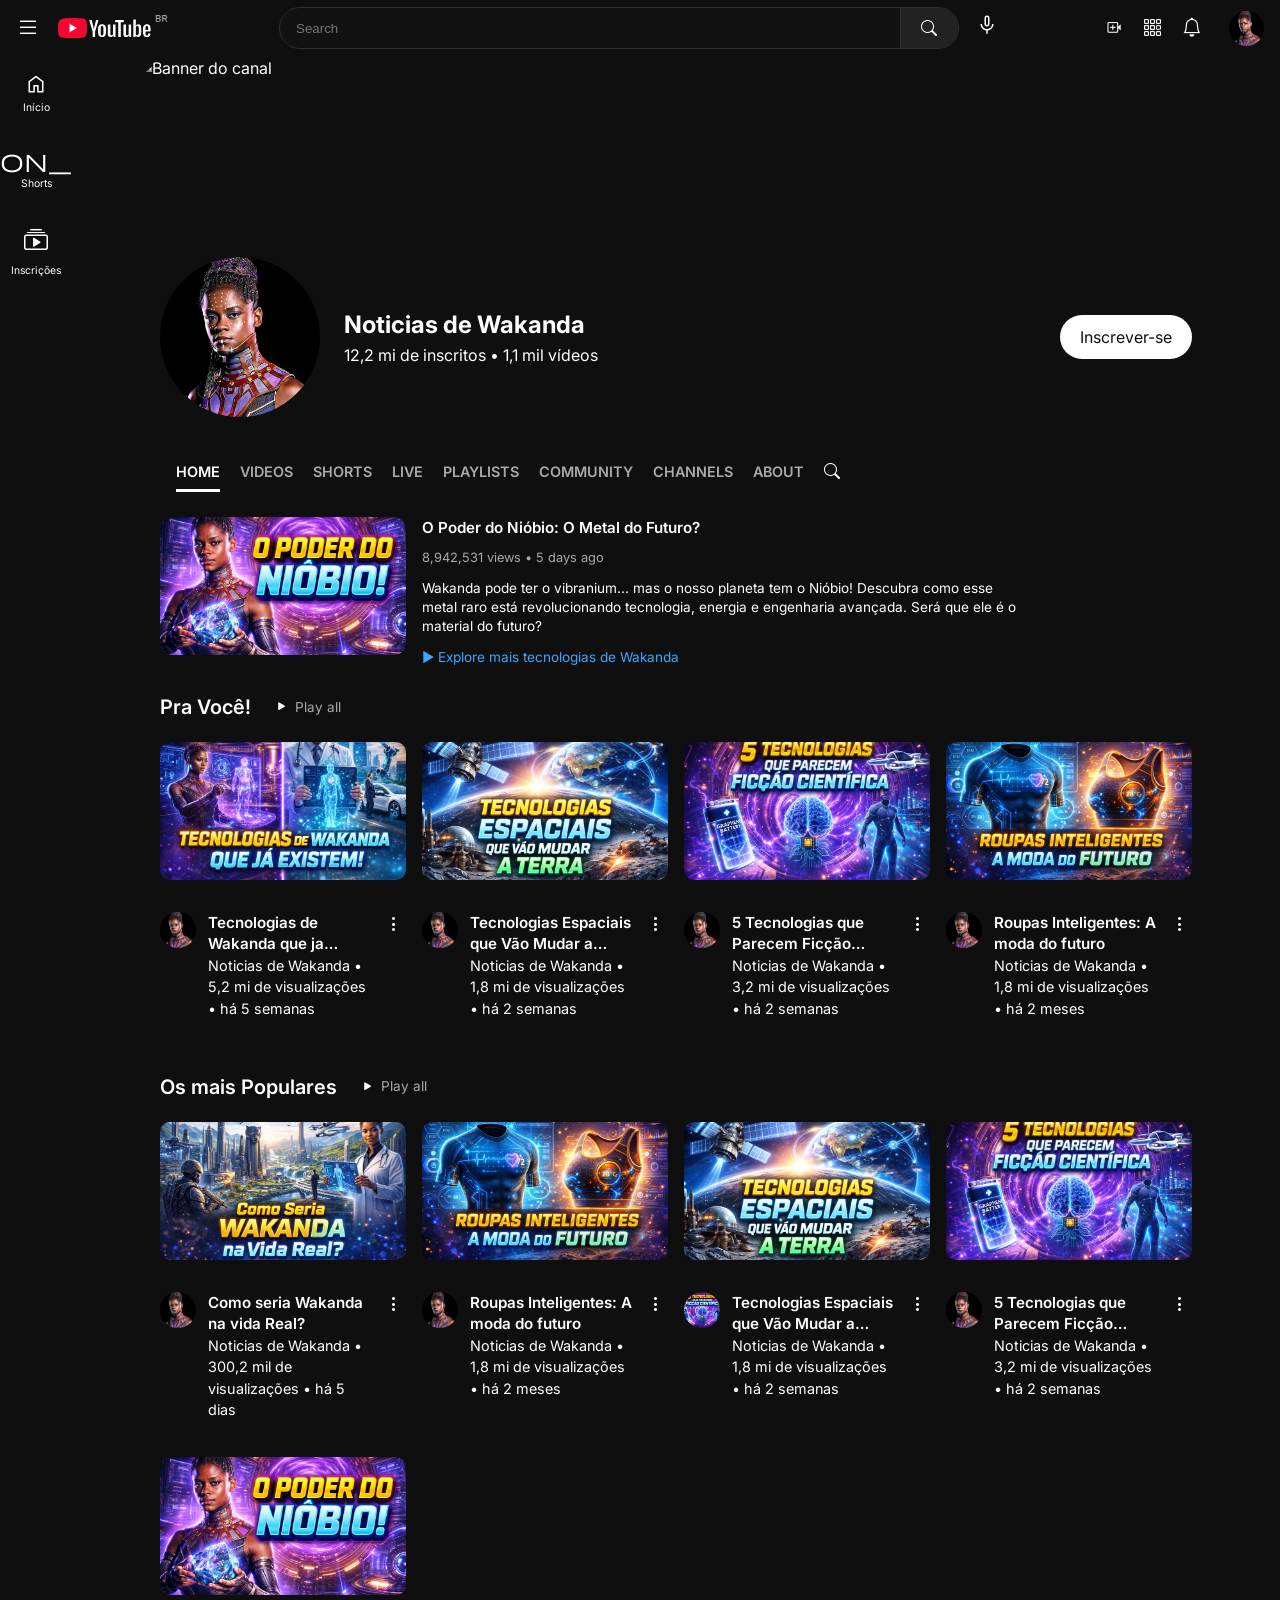
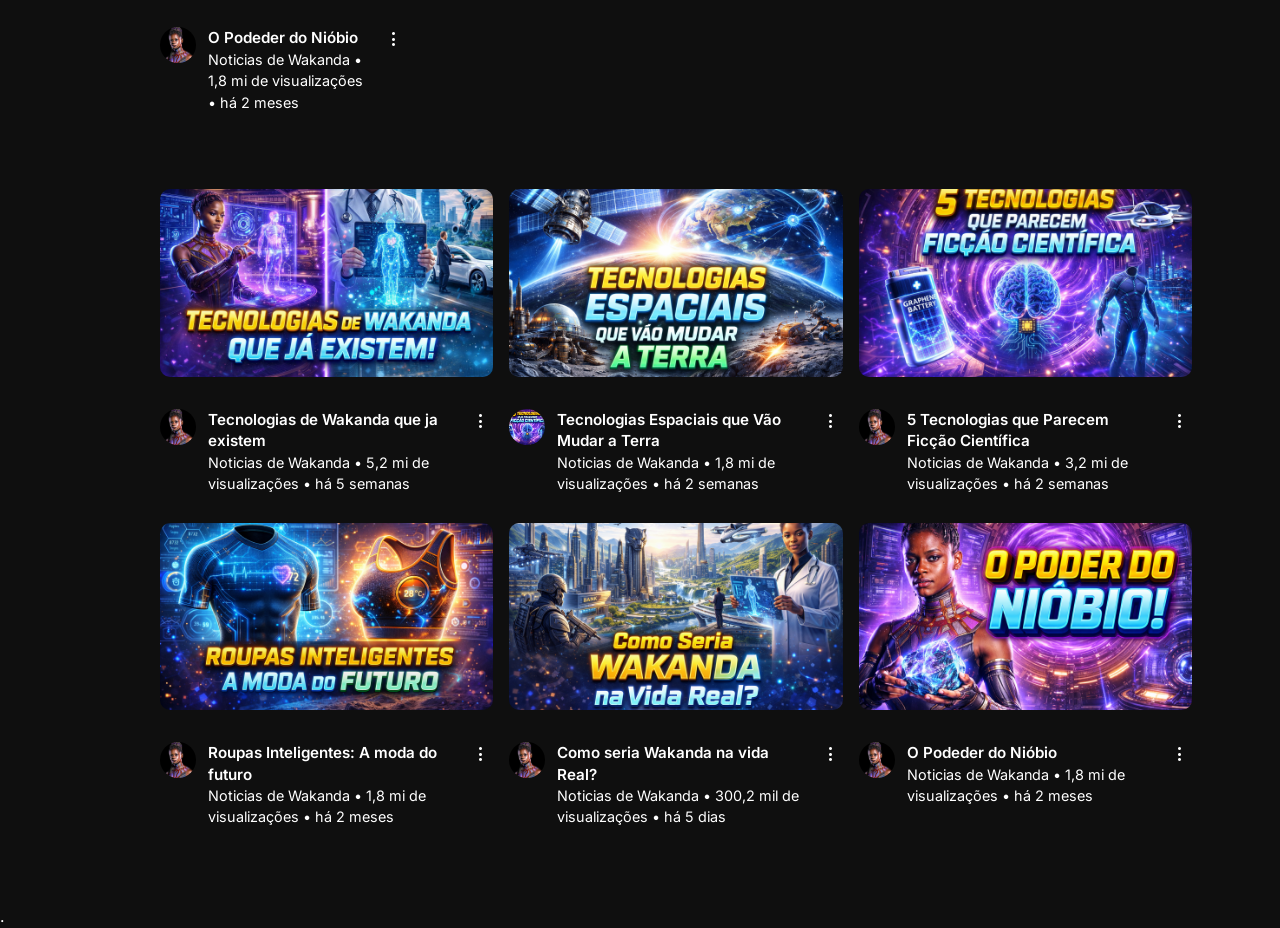
==== commit f2855049: "Ajustes Finais: Thumb e titulos adicionado para os videos, ajustes no layout do feed e da logo" ====
--- a/src/index.html
+++ b/src/index.html
@@ -38,11 +38,7 @@
         <button type="button" class="desktop-only menu-toggle" aria-label="Abrir menu">
           <i class="bi bi-list"></i>
         </button>
-        <button type="button" aria-label="Youtube logo">
-          <i class="bi bi-youtube"></i>
-        </button>
-
-        <h1>YouTube</h1>
+        <img class="logo" src="imagens/logo.png">
       </div>
 
       <!--Barra de pesquisa do desktop-->
@@ -97,7 +93,7 @@
       <div class="sidebar-section subscriptions">
         <h3 class="sidebar-title">Inscrições</h3>
         <ul>
-          <li><a href="#"><img src="imagens/avatar.jpeg" class="side-avatar"> <span>DevClub</span> <span
+          <li><a href="#"><img src="https://i.pravatar.cc/40?img=1" class="side-avatar"> <span>DevClub</span> <span
                 class="live-dot"></span></a></li>
           <li><a href="#"><img src="imagens/avatar.jpeg" class="side-avatar"> <span>DevClub</span> <span
                 class="live-dot"></span></a></li>
@@ -144,14 +140,14 @@
         <img src="imagens/avatar.jpeg" alt="Foto de perfil de Channel Name" class="avatar-grande" />
 
         <div class="perfil-textos">
-          <h2>Channel name</h2>
+          <h2>Noticias de Wakanda</h2>
           <div class="perfil-p">
             <p class="txt-mobile">
               Eleifend adipiscing quisque pellentesque lacus pellentesque
               aliquet lacus...
             </p>
 
-            <p class="txt-desktop">12.2M subscribers • 1.1K videos</p>
+            <p class="txt-desktop">12,2 mi de inscritos • 1,1 mil vídeos</p>
 
             <button type="button" aria-label="Ver descrição completa">
               <i class="bi bi-chevron-right txt-mobile"></i>
@@ -159,7 +155,7 @@
           </div>
         </div>
 
-        <button type="button" id="botao-inscricao" class="btn-subscribe">Subscribe</button>
+        <button type="button" id="botao-inscricao" class="btn-subscribe">Inscrever-se</button>
       </section>
 
       <nav class="nav-interna">
@@ -181,18 +177,18 @@
       <section class="featured-video-container desktop-only">
         <article class="featured-video">
           <div class="featured-thumbnail">
-            <img src="imagens/foto.jpg" alt="Miniatura do vídeo em destaque">
+            <img src="imagens/thumb0.png" alt="Miniatura do vídeo em destaque">
           </div>
-
-          <div class="featured-details">
-            <h3>Featured Video Title here</h3>
-            <p class="featured-meta">12,216,741 views • 1 week ago</p>
-            <p class="featured-description">
-              A BRAND NEW segment + Get Crafty, Wheel Unfortunate & Top 10.. another amazing OT!
-              Thanks to Crash Bandicoot for sponsoring this video! IT'S ABOUT TIME.
-            </p>
-            <a href="#" class="featured-link">▶ Thanks for subscribing! - http://bit.ly/SubDudePerfect</a>
-          </div>
+         <div class="featured-details">
+          <h3>O Poder do Nióbio: O Metal do Futuro?</h3>
+          <p class="featured-meta">8,942,531 views • 5 days ago</p>
+          <p class="featured-description">
+            Wakanda pode ter o vibranium... mas o nosso planeta tem o Nióbio! 
+            Descubra como esse metal raro está revolucionando tecnologia, energia 
+            e engenharia avançada. Será que ele é o material do futuro?
+          </p>
+          <a href="#" class="featured-link">▶ Explore mais tecnologias de Wakanda</a>
+        </div>
         </article>
         <hr class="section-divider">
       </section>
@@ -200,84 +196,51 @@
 
       <section class="channel-section desktop-only">
         <div class="section-header">
-          <h3>Newest Channel Name Videos!</h3>
+          <h3>Pra Você!</h3>
           <button class="play-all desktop-only"><i class="bi bi-play-fill"></i> Play all</button>
         </div>
 
         <div class="video-grid">
           <article class="box-video">
-            <img class="thumbnail" src="imagens/foto.jpg" alt="Capa" />
-            <div class="video-details">
-              <img class="perfil-canal-miniatura" src="imagens/avatar.jpeg" alt="" />
-              <div class="video-text">
-                <h4>Video title</h4>
-                <p>Channel name • 228K views • 3 weeks ago</p>
-              </div>
-              <button type="button"><i class="bi bi-three-dots-vertical"></i></button>
-            </div>
-          </article>
-          <article class="box-video">
-            <img class="thumbnail" src="imagens/foto.jpg" alt="Capa" />
-            <div class="video-details">
-              <img class="perfil-canal-miniatura" src="imagens/avatar.jpeg" alt="" />
-              <div class="video-text">
-                <h4>Video title</h4>
-                <p>Channel name • 228K views • 3 weeks ago</p>
-              </div>
-              <button type="button"><i class="bi bi-three-dots-vertical"></i></button>
-            </div>
-          </article>
-          <article class="box-video">
-            <img class="thumbnail" src="imagens/foto.jpg" alt="Capa" />
-            <div class="video-details">
-              <img class="perfil-canal-miniatura" src="imagens/avatar.jpeg" alt="" />
-              <div class="video-text">
-                <h4>Video title</h4>
-                <p>Channel name • 228K views • 3 weeks ago</p>
-              </div>
-              <button type="button"><i class="bi bi-three-dots-vertical"></i></button>
-            </div>
-          </article>
-          <article class="box-video">
-            <img class="thumbnail" src="imagens/foto.jpg" alt="Capa" />
-            <div class="video-details">
-              <img class="perfil-canal-miniatura" src="imagens/avatar.jpeg" alt="" />
-              <div class="video-text">
-                <h4>Video title</h4>
-                <p>Channel name • 228K views • 3 weeks ago</p>
-              </div>
-              <button type="button"><i class="bi bi-three-dots-vertical"></i></button>
-            </div>
-          </article>
-          <article class="box-video">
-            <img class="thumbnail" src="imagens/foto.jpg" alt="Capa" />
-            <div class="video-details">
-              <img class="perfil-canal-miniatura" src="imagens/avatar.jpeg" alt="" />
-              <div class="video-text">
-                <h4>Video title</h4>
-                <p>Channel name • 228K views • 3 weeks ago</p>
-              </div>
-              <button type="button"><i class="bi bi-three-dots-vertical"></i></button>
-            </div>
-          </article>
-          <article class="box-video">
-            <img class="thumbnail" src="imagens/foto.jpg" alt="Capa" />
-            <div class="video-details">
-              <img class="perfil-canal-miniatura" src="imagens/avatar.jpeg" alt="" />
-              <div class="video-text">
-                <h4>Video title</h4>
-                <p>Channel name • 228K views • 3 weeks ago</p>
-              </div>
-              <button type="button"><i class="bi bi-three-dots-vertical"></i></button>
-            </div>
-          </article>
-          <article class="box-video">
-            <img class="thumbnail" src="imagens/foto.jpg" alt="Capa" />
-            <div class="video-details">
-              <img class="perfil-canal-miniatura" src="imagens/avatar.jpeg" alt="" />
-              <div class="video-text">
-                <h4>Video title</h4>
-                <p>Channel name • 228K views • 3 weeks ago</p>
+            <img class="thumbnail" src="imagens/thumb1.png" alt="Capa" />
+            <div class="video-details">
+              <img class="perfil-canal-miniatura" src="imagens/avatar.jpeg" alt="" />
+              <div class="video-text">
+                <h4>Tecnologias de Wakanda que ja existem</h4>
+                <p>Noticias de Wakanda • 5,2 mi de visualizações • há 5 semanas</p>
+              </div>
+              <button type="button"><i class="bi bi-three-dots-vertical"></i></button>
+            </div>
+          </article>
+          <article class="box-video">
+            <img class="thumbnail" src="imagens/thumb3.png" alt="Capa" />
+            <div class="video-details">
+              <img class="perfil-canal-miniatura" src="imagens/avatar.jpeg" alt="" />
+              <div class="video-text">
+                <h4>Tecnologias Espaciais que Vão Mudar a Terra</h4>
+                <p>Noticias de Wakanda • 1,8 mi de visualizações • há 2 semanas</p>
+              </div>
+              <button type="button"><i class="bi bi-three-dots-vertical"></i></button>
+            </div>
+          </article>
+          <article class="box-video">
+            <img class="thumbnail" src="imagens/thumb2.png" alt="Capa" />
+            <div class="video-details">
+              <img class="perfil-canal-miniatura" src="imagens/avatar.jpeg" alt="" />
+              <div class="video-text">
+                <h4>5 Tecnologias que Parecem Ficção Científica</h4>
+                <p>Noticias de Wakanda • 3,2 mi de visualizações • há 2 semanas</p>
+              </div>
+              <button type="button"><i class="bi bi-three-dots-vertical"></i></button>
+            </div>
+          </article> 
+          <article class="box-video">
+            <img class="thumbnail" src="imagens/thumb4.png" alt="Capa" />
+            <div class="video-details">
+              <img class="perfil-canal-miniatura" src="imagens/avatar.jpeg" alt="" />
+              <div class="video-text">
+                <h4>Roupas Inteligentes: A moda do futuro</h4>
+                <p>Noticias de Wakanda • 1,8 mi de visualizações • há 2 meses</p>
               </div>
               <button type="button"><i class="bi bi-three-dots-vertical"></i></button>
             </div>
@@ -287,203 +250,138 @@
 
       <section class="channel-section desktop-only">
         <div class="section-header">
-          <h3>Most Popular Channel Name Videos</h3>
+          <h3>Os mais Populares</h3>
           <button class="play-all desktop-only"><i class="bi bi-play-fill"></i> Play all</button>
         </div>
-
         <div class="video-grid">
           <article class="box-video">
-            <img class="thumbnail" src="imagens/foto.jpg" alt="Capa" />
-            <div class="video-details">
-              <img class="perfil-canal-miniatura" src="imagens/avatar.jpeg" alt="" />
-              <div class="video-text">
-                <h4>Video title</h4>
-                <p>Channel name • 228K views • 3 weeks ago</p>
-              </div>
-              <button type="button"><i class="bi bi-three-dots-vertical"></i></button>
-            </div>
-          </article>
-          <article class="box-video">
-            <img class="thumbnail" src="imagens/foto.jpg" alt="Capa" />
-            <div class="video-details">
-              <img class="perfil-canal-miniatura" src="imagens/avatar.jpeg" alt="" />
-              <div class="video-text">
-                <h4>Video title</h4>
-                <p>Channel name • 228K views • 3 weeks ago</p>
-              </div>
-              <button type="button"><i class="bi bi-three-dots-vertical"></i></button>
-            </div>
-          </article>
-          <article class="box-video">
-            <img class="thumbnail" src="imagens/foto.jpg" alt="Capa" />
-            <div class="video-details">
-              <img class="perfil-canal-miniatura" src="imagens/avatar.jpeg" alt="" />
-              <div class="video-text">
-                <h4>Video title</h4>
-                <p>Channel name • 228K views • 3 weeks ago</p>
-              </div>
-              <button type="button"><i class="bi bi-three-dots-vertical"></i></button>
-            </div>
-          </article>
-          <article class="box-video">
-            <img class="thumbnail" src="imagens/foto.jpg" alt="Capa" />
-            <div class="video-details">
-              <img class="perfil-canal-miniatura" src="imagens/avatar.jpeg" alt="" />
-              <div class="video-text">
-                <h4>Video title</h4>
-                <p>Channel name • 228K views • 3 weeks ago</p>
-              </div>
-              <button type="button"><i class="bi bi-three-dots-vertical"></i></button>
-            </div>
-          </article>
-          <article class="box-video">
-            <img class="thumbnail" src="imagens/foto.jpg" alt="Capa" />
-            <div class="video-details">
-              <img class="perfil-canal-miniatura" src="imagens/avatar.jpeg" alt="" />
-              <div class="video-text">
-                <h4>Video title</h4>
-                <p>Channel name • 228K views • 3 weeks ago</p>
-              </div>
-              <button type="button"><i class="bi bi-three-dots-vertical"></i></button>
-            </div>
-          </article>
-          <article class="box-video">
-            <img class="thumbnail" src="imagens/foto.jpg" alt="Capa" />
-            <div class="video-details">
-              <img class="perfil-canal-miniatura" src="imagens/avatar.jpeg" alt="" />
-              <div class="video-text">
-                <h4>Video title</h4>
-                <p>Channel name • 228K views • 3 weeks ago</p>
-              </div>
-              <button type="button"><i class="bi bi-three-dots-vertical"></i></button>
-            </div>
-          </article>
-          <article class="box-video">
-            <img class="thumbnail" src="imagens/foto.jpg" alt="Capa" />
-            <div class="video-details">
-              <img class="perfil-canal-miniatura" src="imagens/avatar.jpeg" alt="" />
-              <div class="video-text">
-                <h4>Video title</h4>
-                <p>Channel name • 228K views • 3 weeks ago</p>
+            <img class="thumbnail" src="imagens/thumb5.png" alt="Capa" />
+            <div class="video-details">
+              <img class="perfil-canal-miniatura" src="imagens/avatar.jpeg" alt="" />
+              <div class="video-text">
+                <h4>Como seria Wakanda na vida Real?</h4>
+                <p>Noticias de Wakanda • 300,2 mil de visualizações • há 5 dias</p>
+              </div>
+              <button type="button"><i class="bi bi-three-dots-vertical"></i></button>
+            </div>
+          </article>
+          <article class="box-video">
+            <img class="thumbnail" src="imagens/thumb4.png" alt="Capa" />
+            <div class="video-details">
+              <img class="perfil-canal-miniatura" src="imagens/avatar.jpeg" alt="" />
+              <div class="video-text">
+                <h4>Roupas Inteligentes: A moda do futuro</h4>
+                <p>Noticias de Wakanda • 1,8 mi de visualizações • há 2 meses</p>
+              </div>
+              <button type="button"><i class="bi bi-three-dots-vertical"></i></button>
+            </div>
+          </article>
+          <article class="box-video">
+            <img class="thumbnail" src="imagens/thumb3.png" alt="Capa" />
+            <div class="video-details">
+              <img class="perfil-canal-miniatura" src="imagens/thumb2.png" alt="" />
+              <div class="video-text">
+                <h4>Tecnologias Espaciais que Vão Mudar a Terra</h4>
+                <p>Noticias de Wakanda • 1,8 mi de visualizações • há 2 semanas</p>
+              </div>
+              <button type="button"><i class="bi bi-three-dots-vertical"></i></button>
+            </div>
+          </article>
+          <article class="box-video">
+            <img class="thumbnail" src="imagens/thumb2.png" alt="Capa" />
+            <div class="video-details">
+              <img class="perfil-canal-miniatura" src="imagens/avatar.jpeg" alt="" />
+              <div class="video-text">
+                <h4>5 Tecnologias que Parecem Ficção Científica</h4>
+                <p>Noticias de Wakanda • 3,2 mi de visualizações • há 2 semanas</p>
+              </div>
+              <button type="button"><i class="bi bi-three-dots-vertical"></i></button>
+            </div>
+          </article>
+           <article class="box-video">
+            <img class="thumbnail" src="imagens/thumb0.png" alt="Capa" />
+            <div class="video-details">
+              <img class="perfil-canal-miniatura" src="imagens/avatar.jpeg" alt="" />
+              <div class="video-text">
+                <h4>O Podeder do Nióbio</h4>
+                <p>Noticias de Wakanda • 1,8 mi de visualizações • há 2 meses</p>
               </div>
               <button type="button"><i class="bi bi-three-dots-vertical"></i></button>
             </div>
           </article>
         </div>
       </section>
+      
 
       <section class="video-feed">
+       
         <article class="box-video">
-          <img class="thumbnail" src="imagens/foto.jpg" alt="Capa do vídeo" />
-          <div class="video-details">
-            <img class="perfil-canal-miniatura" src="imagens/avatar.jpeg" alt="" />
-            <div class="video-text">
-              <h4>Video title</h4>
-              <p>Channel name • 228K views • 3 weeks ago</p>
-            </div>
-            <button type="button" aria-label="Opções do vídeo">
-              <i class="bi bi-three-dots-vertical"></i>
-            </button>
-          </div>
-        </article>
-
-        <article class="box-video">
-          <img class="thumbnail" src="imagens/foto.jpg" alt="Capa do vídeo" />
-          <div class="video-details">
-            <img class="perfil-canal-miniatura" src="imagens/avatar.jpeg" alt="" />
-            <div class="video-text">
-              <h4>Video title</h4>
-              <p>Channel name • 228K views • 3 weeks ago</p>
-            </div>
-            <button type="button" aria-label="Opções do vídeo">
-              <i class="bi bi-three-dots-vertical"></i>
-            </button>
-          </div>
-        </article>
-
-        <article class="box-video">
-          <img class="thumbnail" src="imagens/foto.jpg" alt="Capa do vídeo" />
-          <div class="video-details">
-            <img class="perfil-canal-miniatura" src="imagens/avatar.jpeg" alt="" />
-            <div class="video-text">
-              <h4>Video title</h4>
-              <p>Channel name • 228K views • 3 weeks ago</p>
-            </div>
-            <button type="button" aria-label="Opções do vídeo">
-              <i class="bi bi-three-dots-vertical"></i>
-            </button>
-          </div>
-        </article>
-
-        <article class="box-video">
-          <img class="thumbnail" src="imagens/foto.jpg" alt="Capa do vídeo" />
-          <div class="video-details">
-            <img class="perfil-canal-miniatura" src="imagens/avatar.jpeg" alt="" />
-            <div class="video-text">
-              <h4>Video title</h4>
-              <p>Channel name • 228K views • 3 weeks ago</p>
-            </div>
-            <button type="button" aria-label="Opções do vídeo">
-              <i class="bi bi-three-dots-vertical"></i>
-            </button>
-          </div>
-        </article>
-
-        <article class="box-video">
-          <img class="thumbnail" src="imagens/foto.jpg" alt="Capa do vídeo" />
-          <div class="video-details">
-            <img class="perfil-canal-miniatura" src="imagens/avatar.jpeg" alt="" />
-            <div class="video-text">
-              <h4>Video title</h4>
-              <p>Channel name • 228K views • 3 weeks ago</p>
-            </div>
-            <button type="button" aria-label="Opções do vídeo">
-              <i class="bi bi-three-dots-vertical"></i>
-            </button>
-          </div>
-        </article>
-
-        <article class="box-video">
-          <img class="thumbnail" src="imagens/foto.jpg" alt="Capa do vídeo" />
-          <div class="video-details">
-            <img class="perfil-canal-miniatura" src="imagens/avatar.jpeg" alt="" />
-            <div class="video-text">
-              <h4>Video title</h4>
-              <p>Channel name • 228K views • 3 weeks ago</p>
-            </div>
-            <button type="button" aria-label="Opções do vídeo">
-              <i class="bi bi-three-dots-vertical"></i>
-            </button>
-          </div>
-        </article>
-
-        <article class="box-video">
-          <img class="thumbnail" src="imagens/foto.jpg" alt="Capa do vídeo" />
-          <div class="video-details">
-            <img class="perfil-canal-miniatura" src="imagens/avatar.jpeg" alt="" />
-            <div class="video-text">
-              <h4>Video title</h4>
-              <p>Channel name • 228K views • 3 weeks ago</p>
-            </div>
-            <button type="button" aria-label="Opções do vídeo">
-              <i class="bi bi-three-dots-vertical"></i>
-            </button>
-          </div>
-        </article>
-
-        <article class="box-video">
-          <img class="thumbnail" src="imagens/foto.jpg" alt="Capa do vídeo" />
-          <div class="video-details">
-            <img class="perfil-canal-miniatura" src="imagens/avatar.jpeg" alt="" />
-            <div class="video-text">
-              <h4>Video title</h4>
-              <p>Channel name • 228K views • 3 weeks ago</p>
-            </div>
-            <button type="button" aria-label="Opções do vídeo">
-              <i class="bi bi-three-dots-vertical"></i>
-            </button>
-          </div>
-        </article>
+            <img class="thumbnail" src="imagens/thumb1.png" alt="Capa" />
+            <div class="video-details">
+              <img class="perfil-canal-miniatura" src="imagens/avatar.jpeg" alt="" />
+              <div class="video-text">
+                <h4>Tecnologias de Wakanda que ja existem</h4>
+                <p>Noticias de Wakanda • 5,2 mi de visualizações • há 5 semanas</p>
+              </div>
+              <button type="button"><i class="bi bi-three-dots-vertical"></i></button>
+            </div>
+          </article>
+          <article class="box-video">
+            <img class="thumbnail" src="imagens/thumb3.png" alt="Capa" />
+            <div class="video-details">
+              <img class="perfil-canal-miniatura" src="imagens/thumb2.png" alt="" />
+              <div class="video-text">
+                <h4>Tecnologias Espaciais que Vão Mudar a Terra</h4>
+                <p>Noticias de Wakanda • 1,8 mi de visualizações • há 2 semanas</p>
+              </div>
+              <button type="button"><i class="bi bi-three-dots-vertical"></i></button>
+            </div>
+          </article>
+          <article class="box-video">
+            <img class="thumbnail" src="imagens/thumb2.png" alt="Capa" />
+            <div class="video-details">
+              <img class="perfil-canal-miniatura" src="imagens/avatar.jpeg" alt="" />
+              <div class="video-text">
+                <h4>5 Tecnologias que Parecem Ficção Científica</h4>
+                <p>Noticias de Wakanda • 3,2 mi de visualizações • há 2 semanas</p>
+              </div>
+              <button type="button"><i class="bi bi-three-dots-vertical"></i></button>
+            </div>
+          </article>
+         
+          <article class="box-video">
+            <img class="thumbnail" src="imagens/thumb4.png" alt="Capa" />
+            <div class="video-details">
+              <img class="perfil-canal-miniatura" src="imagens/avatar.jpeg" alt="" />
+              <div class="video-text">
+                <h4>Roupas Inteligentes: A moda do futuro</h4>
+                <p>Noticias de Wakanda • 1,8 mi de visualizações • há 2 meses</p>
+              </div>
+              <button type="button"><i class="bi bi-three-dots-vertical"></i></button>
+            </div>
+          </article>
+          <article class="box-video">
+            <img class="thumbnail" src="imagens/thumb5.png" alt="Capa" />
+            <div class="video-details">
+              <img class="perfil-canal-miniatura" src="imagens/avatar.jpeg" alt="" />
+              <div class="video-text">
+                <h4>Como seria Wakanda na vida Real?</h4>
+                <p>Noticias de Wakanda • 300,2 mil de visualizações • há 5 dias</p>
+              </div>
+              <button type="button"><i class="bi bi-three-dots-vertical"></i></button>
+            </div>
+          </article>
+          <article class="box-video">
+            <img class="thumbnail" src="imagens/thumb0.png" alt="Capa" />
+            <div class="video-details">
+              <img class="perfil-canal-miniatura" src="imagens/avatar.jpeg" alt="" />
+              <div class="video-text">
+                <h4>O Podeder do Nióbio</h4>
+                <p>Noticias de Wakanda • 1,8 mi de visualizações • há 2 meses</p>
+              </div>
+              <button type="button"><i class="bi bi-three-dots-vertical"></i></button>
+            </div>
+          </article>
       </section>
     </div>
   </main>
--- a/src/css/style.css
+++ b/src/css/style.css
@@ -217,8 +217,8 @@
 }
 
 .perfil-canal-miniatura {
-  width: 50px;
-  height: 50px;
+  width: 36px;
+  height: 36px;
   border-radius: 50%;
   object-fit: cover;
 }
@@ -295,11 +295,10 @@
 .video-details {
   display: grid;
   grid-template-columns: 36px 1fr 24px;
-
   grid-template-areas: "foto info opcoes";
 
+  margin-top: 8px;
   gap: 12px;
-
   align-items: start;
   /* Alinha pelo topo para o título ficar no lugar certo */
   padding: 12px 0;
@@ -321,6 +320,12 @@
   width: 100%;
   display: flex;
   flex-direction: column;
+}
+.box-video {
+  transition: transform 0.2s;
+}
+.box-video:hover {
+  transform: scale(1.03);
 }
 
 .thumbnail {
@@ -328,7 +333,7 @@
   aspect-ratio: 16 / 9;
   /* Proporção padrão de vídeo */
   object-fit: cover;
-  border-radius: 12px;
+  border-radius: 10px;
   margin-bottom: 12px;
 }
 
@@ -489,6 +494,16 @@
 
   .header-actions {
     gap: 20px;
+  }
+
+  .logo {
+  display: flex;
+  align-items: center;
+  gap: 5px; 
+  }
+
+  .logo-img {
+    height: 20px;
   }
 
   .mobile-only {
@@ -706,11 +721,11 @@
 
   .feed {
     width: 100%;
-    max-width: 1284px;
+    max-width: 1280px;
     margin: 0 auto;
     display: flex;
     flex-direction: column;
-    padding: 0 16px;
+    padding: 0 24px;
     /* Respiro lateral interno */
   }
 
@@ -838,9 +853,14 @@
   }
 
   .video-text h4 {
-    font-size: 1rem;
+    font-size: 0.95rem;
+    font-weight: 600;
     line-height: 1.4;
-    margin-bottom: 4px;
+
+    display: -webkit-box;
+    -webkit-line-clamp: 2;
+    -webkit-box-orient: vertical;
+    overflow: hidden;
   }
 
   .video-text p {
@@ -899,9 +919,8 @@
 
   .video-grid {
     display: grid;
-    grid-template-columns: repeat(auto-fill, minmax(210px, 1fr));
-    /* Um pouco menores para caberem mais */
-    gap: 16px;
+    grid-template-columns: repeat(auto-fill, minmax(220px, 1fr));
+    gap:24px 16px;
   }
 
 }
